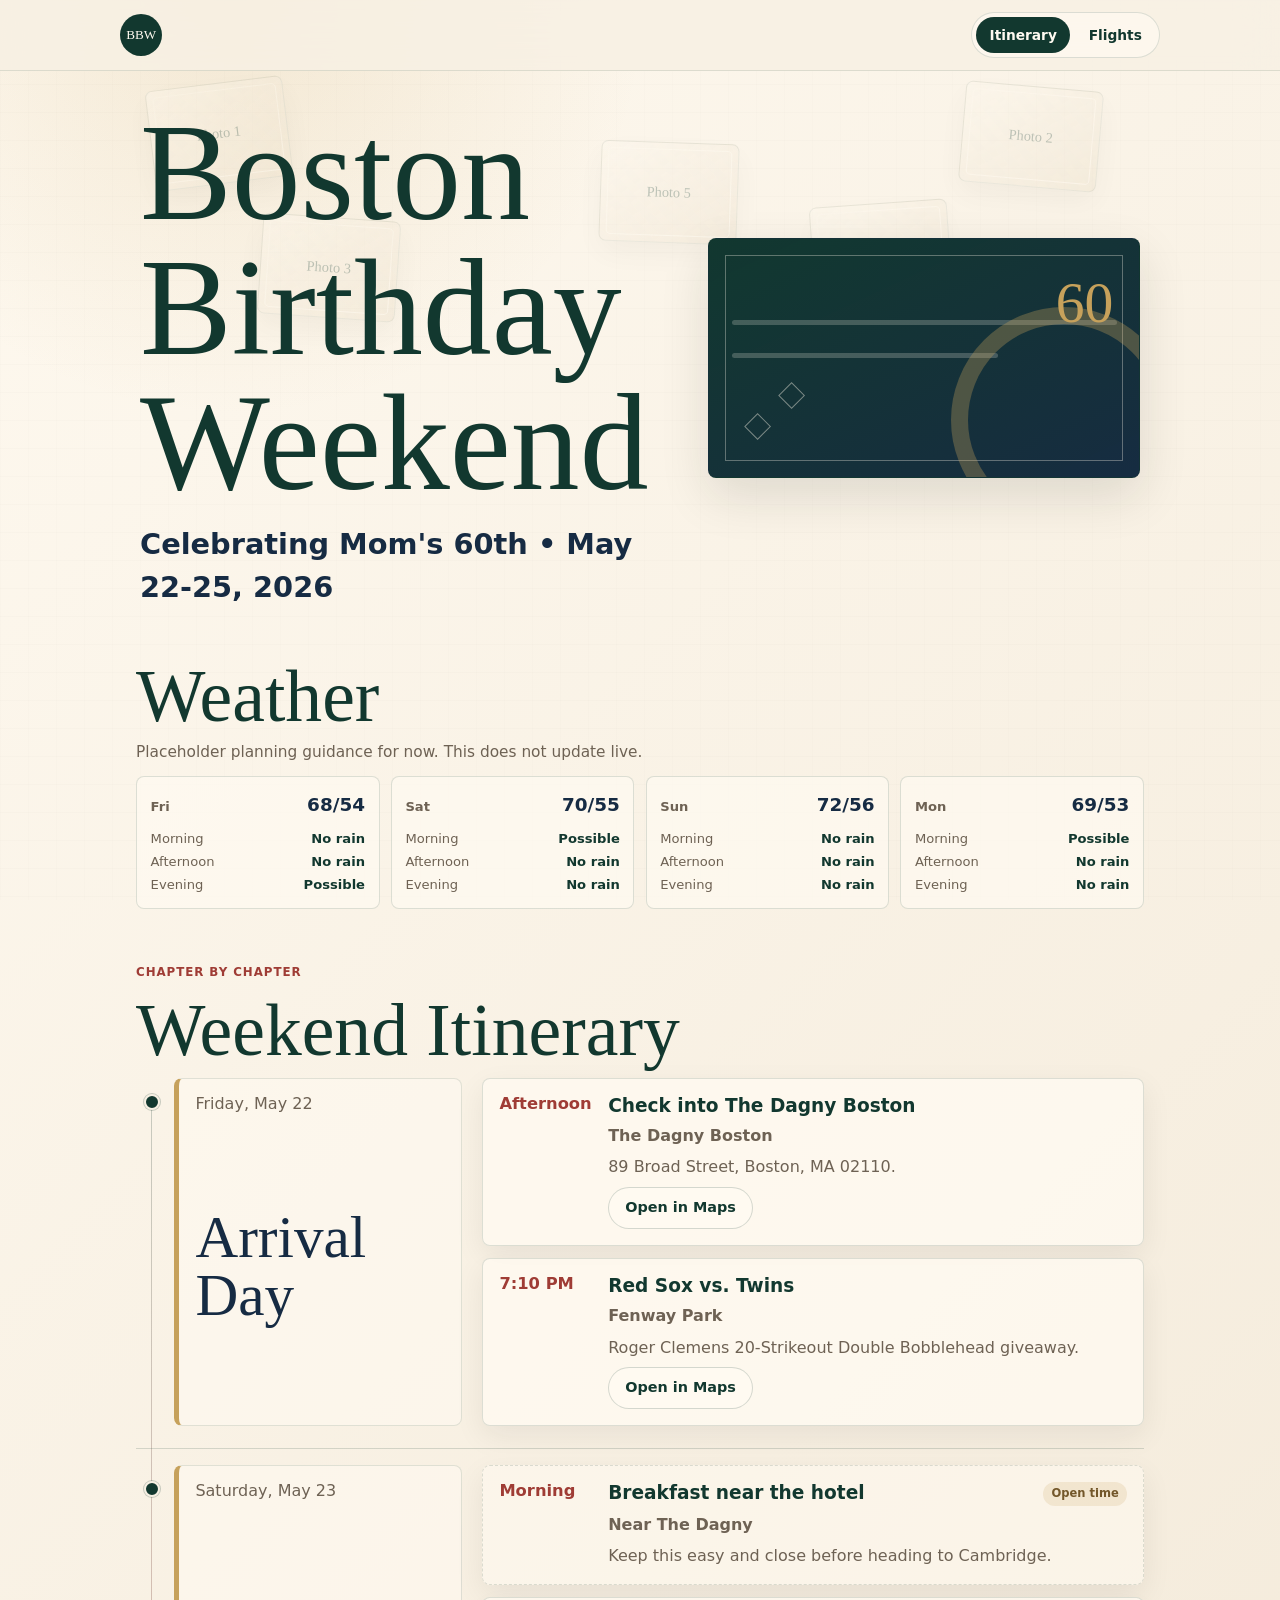
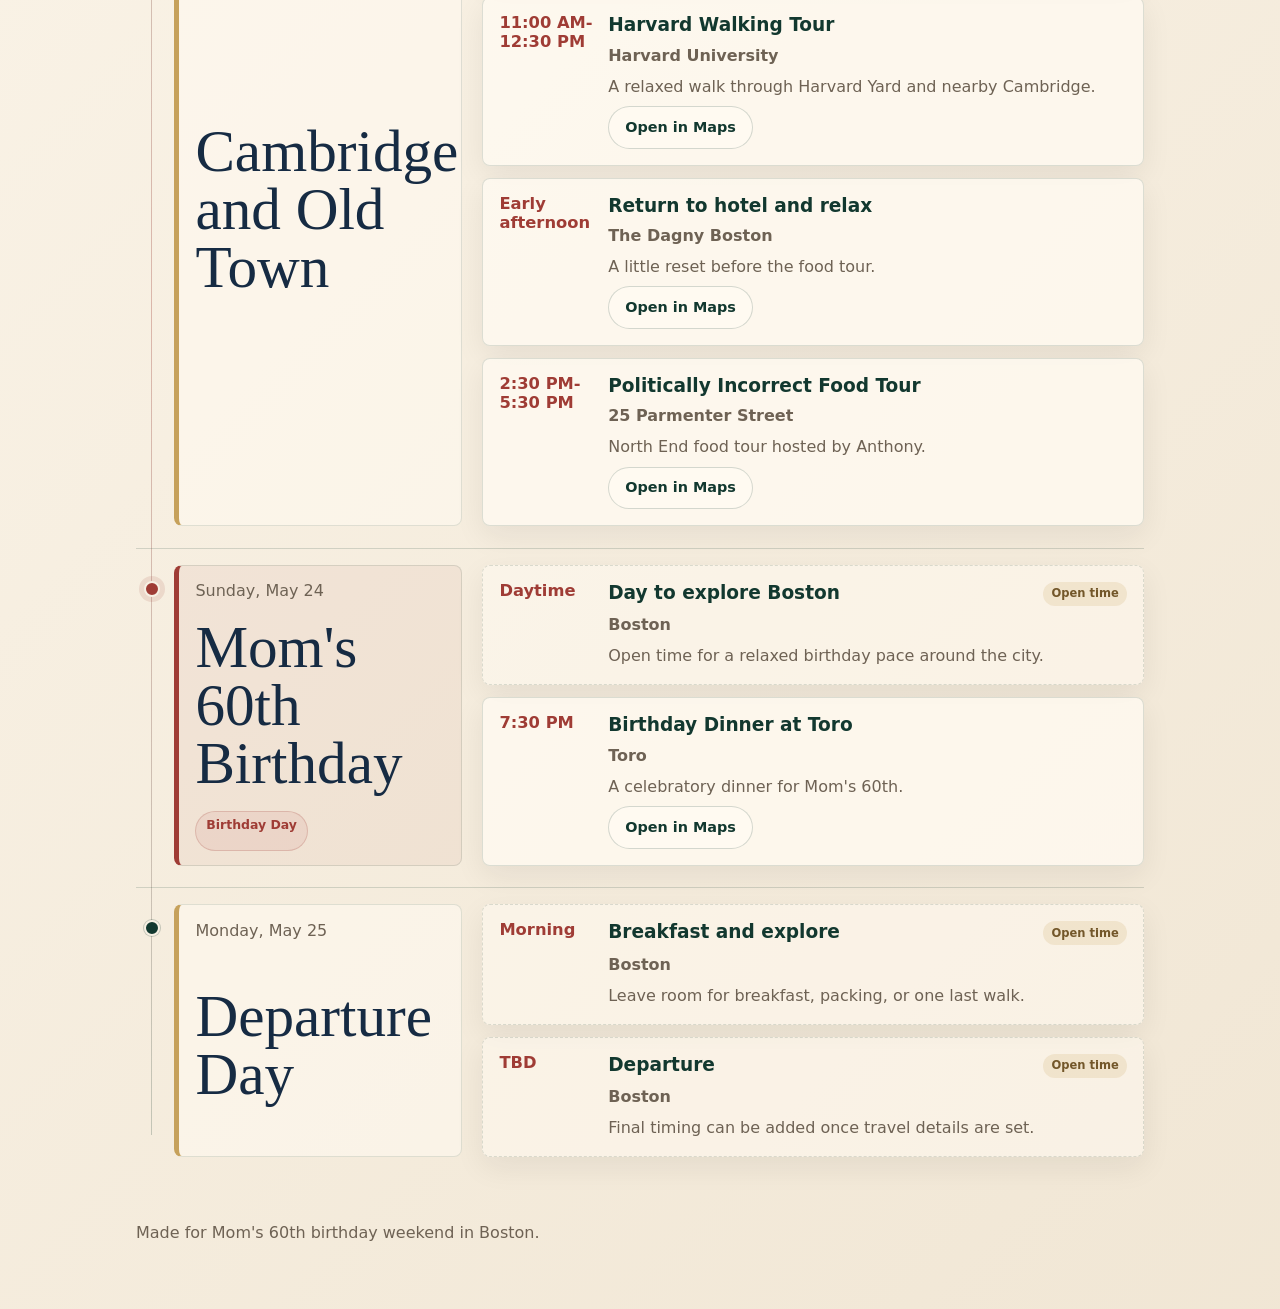
==== docs/index.html @ 41ce9663 "Add files via upload" ====
<!doctype html>
<html lang="en">
  <head>
    <meta charset="utf-8">
    <meta name="viewport" content="width=device-width, initial-scale=1">
    <meta name="theme-color" content="#12382f">
    <title>Boston Birthday Weekend</title>
    <style>
:root {
  --paper: #f7f0e3;
  --paper-deep: #eadcc5;
  --ink: #17231f;
  --muted: #6e6254;
  --fenway: #12382f;
  --navy: #162b43;
  --red: #9f3c35;
  --gold: #c6a15b;
  --white: #fffaf1;
  --line: rgba(18, 56, 47, 0.22);
  --shadow: 0 18px 50px rgba(24, 29, 24, 0.12);
}

* {
  box-sizing: border-box;
}

html {
  scroll-behavior: smooth;
}

body {
  margin: 0;
  background:
    radial-gradient(circle at 18% 0%, rgba(198, 161, 91, 0.18), transparent 26rem),
    linear-gradient(135deg, rgba(255, 250, 241, 0.86), rgba(234, 220, 197, 0.48)),
    var(--paper);
  color: var(--ink);
  font-family: Inter, ui-sans-serif, system-ui, -apple-system, BlinkMacSystemFont, "Segoe UI", sans-serif;
  line-height: 1.5;
}

body::before {
  position: fixed;
  inset: 0;
  z-index: -1;
  pointer-events: none;
  content: "";
  opacity: 0.35;
  background-image:
    linear-gradient(rgba(18, 56, 47, 0.035) 1px, transparent 1px),
    linear-gradient(90deg, rgba(18, 56, 47, 0.028) 1px, transparent 1px);
  background-size: 28px 28px;
}

a {
  color: inherit;
}

.skip-link {
  position: absolute;
  left: 1rem;
  top: 1rem;
  z-index: 20;
  transform: translateY(-160%);
  padding: 0.7rem 1rem;
  border-radius: 999px;
  background: var(--fenway);
  color: var(--white);
  text-decoration: none;
}

.skip-link:focus {
  transform: translateY(0);
}

.loading-screen {
  position: fixed;
  inset: 0;
  z-index: 30;
  display: grid;
  place-items: center;
  background: var(--fenway);
  color: var(--white);
  transition: opacity 0.55s ease, visibility 0.55s ease;
}

.loaded .loading-screen {
  visibility: hidden;
  opacity: 0;
}

.loading-mark {
  display: grid;
  gap: 0.6rem;
  text-align: center;
}

.loading-kicker,
.eyebrow {
  color: var(--red);
  font-size: 0.74rem;
  font-weight: 800;
  letter-spacing: 0.08em;
  text-transform: uppercase;
}

.loading-title {
  font-family: Georgia, "Times New Roman", serif;
  font-size: clamp(2rem, 9vw, 4.8rem);
}

.site-header {
  position: sticky;
  top: 0;
  z-index: 10;
  display: flex;
  align-items: center;
  justify-content: space-between;
  gap: 0.75rem;
  padding: 0.75rem max(1rem, calc((100vw - 1040px) / 2));
  border-bottom: 1px solid rgba(18, 56, 47, 0.12);
  background: rgba(247, 240, 227, 0.86);
  backdrop-filter: blur(18px);
}

.brand-link {
  display: grid;
  flex: 0 0 auto;
  width: 2.65rem;
  height: 2.65rem;
  place-items: center;
  border: 1px solid var(--line);
  border-radius: 50%;
  background: var(--fenway);
  color: var(--white);
  font-family: Georgia, "Times New Roman", serif;
  font-size: 0.82rem;
  text-decoration: none;
}

.view-nav {
  display: inline-flex;
  gap: 0.35rem;
  padding: 0.25rem;
  border: 1px solid rgba(18, 56, 47, 0.14);
  border-radius: 999px;
  background: rgba(255, 250, 241, 0.72);
}

.view-button {
  min-height: 2.25rem;
  padding: 0 0.82rem;
  border: 0;
  border-radius: 999px;
  background: transparent;
  color: var(--fenway);
  cursor: pointer;
  font: inherit;
  font-size: 0.86rem;
  font-weight: 900;
}

.view-button.is-active {
  background: var(--fenway);
  color: var(--white);
}

.weather-strip::-webkit-scrollbar {
  display: none;
}

.map-link {
  min-height: 2.65rem;
  display: inline-flex;
  align-items: center;
  justify-content: center;
  border: 1px solid rgba(18, 56, 47, 0.18);
  border-radius: 999px;
  background: rgba(255, 250, 241, 0.72);
  color: var(--fenway);
  font-size: 0.9rem;
  font-weight: 800;
  text-decoration: none;
  white-space: nowrap;
}

main {
  max-width: 1040px;
  margin: 0 auto;
}

.hero {
  position: relative;
  min-height: auto;
  display: grid;
  align-items: center;
  gap: 1.2rem;
  padding: 1.4rem 1rem 0.6rem;
}

.photo-backdrop {
  position: absolute;
  inset: 0.35rem 0.7rem auto;
  height: 16rem;
  pointer-events: none;
}

.memory-photo {
  position: absolute;
  display: grid;
  place-items: center;
  overflow: hidden;
  width: 6.8rem;
  height: 5rem;
  border: 1px solid rgba(18, 56, 47, 0.16);
  border-radius: 0.45rem;
  background:
    linear-gradient(145deg, rgba(255, 250, 241, 0.82), rgba(234, 220, 197, 0.72)),
    repeating-linear-gradient(45deg, rgba(18, 56, 47, 0.05) 0 8px, rgba(198, 161, 91, 0.08) 8px 16px);
  box-shadow: 0 12px 30px rgba(24, 29, 24, 0.09);
  color: rgba(18, 56, 47, 0.62);
  font-family: Georgia, "Times New Roman", serif;
  font-size: 0.9rem;
  opacity: 0.42;
}

.memory-photo::before {
  position: absolute;
  inset: 0.35rem;
  content: "";
  border: 1px solid rgba(255, 250, 241, 0.82);
  border-radius: 0.28rem;
}

.memory-photo-1 {
  left: 1%;
  top: 0.2rem;
  transform: rotate(-7deg);
}

.memory-photo-2 {
  right: 4%;
  top: 0.4rem;
  transform: rotate(5deg);
}

.memory-photo-3 {
  left: 12%;
  top: 8.6rem;
  transform: rotate(4deg);
}

.memory-photo-4 {
  right: 19%;
  top: 7.7rem;
  transform: rotate(-4deg);
}

.memory-photo-5 {
  left: 46%;
  top: 3.9rem;
  transform: rotate(2deg);
}

.hero-art {
  order: 2;
  min-height: 11rem;
  min-width: 0;
}

.postcard {
  position: relative;
  overflow: hidden;
  min-height: 11rem;
  border: 1px solid rgba(18, 56, 47, 0.2);
  border-radius: 0.5rem;
  background:
    linear-gradient(155deg, rgba(18, 56, 47, 0.92), rgba(22, 43, 67, 0.9)),
    var(--fenway);
  box-shadow: var(--shadow);
}

.postcard::before {
  position: absolute;
  inset: 1rem;
  content: "";
  border: 1px solid rgba(247, 240, 227, 0.34);
}

.postcard::after {
  position: absolute;
  right: -2.4rem;
  bottom: -3.5rem;
  width: 12rem;
  height: 12rem;
  content: "";
  border: 1.1rem solid rgba(198, 161, 91, 0.32);
  border-radius: 50%;
}

.postcard-line {
  position: absolute;
  left: 1.4rem;
  right: 1.4rem;
  height: 0.35rem;
  border-radius: 999px;
  background: rgba(247, 240, 227, 0.22);
}

.line-one {
  top: 34%;
}

.line-two {
  top: 48%;
  width: 62%;
}

.diamond {
  position: absolute;
  width: 1.2rem;
  height: 1.2rem;
  transform: rotate(45deg);
  border: 1px solid rgba(247, 240, 227, 0.45);
}

.diamond-one {
  left: 9%;
  bottom: 17%;
}

.diamond-two {
  left: 17%;
  bottom: 30%;
}

.scoreboard {
  position: absolute;
  right: 1.6rem;
  top: 1.35rem;
  color: var(--gold);
  font-family: Georgia, "Times New Roman", serif;
  font-size: 3.6rem;
}

.hero-copy {
  position: relative;
  z-index: 2;
  display: grid;
  gap: 0.75rem;
}

.hero-art {
  position: relative;
  z-index: 1;
}

.hero h1,
.section-heading h2,
.day-heading h3 {
  margin: 0;
  font-family: Georgia, "Times New Roman", serif;
  line-height: 0.98;
  font-weight: 500;
}

.hero h1 {
  max-width: 9ch;
  color: var(--fenway);
  font-size: clamp(4rem, 18vw, 8.6rem);
}

.hero-subtitle {
  max-width: 34rem;
  margin: 0;
  color: var(--navy);
  font-size: clamp(1.15rem, 4vw, 1.8rem);
  font-weight: 700;
}

.weather-section,
.flights-section,
.itinerary-section {
  padding: 1rem;
}

.view-panel {
  display: none;
}

.view-panel.is-active {
  display: block;
}

.section-heading {
  margin: 1.2rem 0 0.75rem;
}

.section-heading h2 {
  color: var(--fenway);
  font-size: clamp(2.35rem, 10vw, 4.6rem);
}

.weather-note {
  max-width: 38rem;
  margin: -0.2rem 0 0.75rem;
  color: var(--muted);
  font-size: 0.96rem;
}

.compact-heading {
  margin-top: 1.1rem;
}

.flight-board {
  display: grid;
  gap: 0.85rem;
}

.flight-group {
  display: grid;
  gap: 0.65rem;
  padding: 0.9rem;
  border: 1px solid rgba(18, 56, 47, 0.14);
  border-radius: 0.5rem;
  background: rgba(255, 250, 241, 0.58);
}

.flight-group h3 {
  margin: 0;
  color: var(--fenway);
  font-family: Georgia, "Times New Roman", serif;
  font-size: 1.7rem;
  font-weight: 500;
  line-height: 1;
}

.flight-list {
  display: grid;
  gap: 0.65rem;
}

.flight-card {
  display: grid;
  gap: 0.55rem;
  padding: 0.85rem;
  border: 1px solid rgba(18, 56, 47, 0.12);
  border-radius: 0.5rem;
  background: rgba(255, 250, 241, 0.78);
}

.flight-person {
  width: fit-content;
  padding: 0.24rem 0.62rem;
  border-radius: 999px;
  background: rgba(198, 161, 91, 0.18);
  color: var(--fenway);
  font-size: 0.78rem;
  font-weight: 900;
}

.flight-route {
  display: grid;
  grid-template-columns: 1fr auto 1fr;
  align-items: center;
  gap: 0.65rem;
  color: var(--navy);
}

.flight-route strong {
  min-width: 0;
  font-size: 1rem;
}

.flight-route strong:last-child {
  text-align: right;
}

.flight-route span {
  padding: 0.22rem 0.5rem;
  border: 1px solid rgba(18, 56, 47, 0.16);
  border-radius: 999px;
  color: var(--red);
  font-size: 0.78rem;
  font-weight: 900;
  white-space: nowrap;
}

.flight-times {
  display: grid;
  grid-template-columns: 1fr 1fr;
  gap: 0.6rem;
}

.flight-times p {
  margin: 0;
  color: var(--ink);
  font-size: 0.92rem;
  font-weight: 800;
}

.flight-times span {
  display: block;
  color: var(--muted);
  font-size: 0.74rem;
  font-weight: 900;
  letter-spacing: 0.06em;
  text-transform: uppercase;
}

.weather-strip {
  display: grid;
  grid-template-columns: repeat(4, minmax(9.5rem, 1fr));
  gap: 0.7rem;
  overflow-x: auto;
  padding-bottom: 0.25rem;
  scrollbar-width: none;
}

.weather-card,
.event-card {
  opacity: 0;
  transform: translateY(12px);
  transition: opacity 0.45s ease, transform 0.45s ease;
}

.weather-card.is-visible,
.day-section.is-visible .event-card,
.day-section.is-visible {
  opacity: 1;
  transform: translateY(0);
}

.weather-card {
  display: grid;
  gap: 0.65rem;
  min-height: 7.2rem;
  padding: 0.85rem;
  border: 1px solid rgba(18, 56, 47, 0.14);
  border-radius: 0.5rem;
  background: rgba(255, 250, 241, 0.66);
}

.weather-card-head,
.rain-times p {
  display: flex;
  align-items: baseline;
  justify-content: space-between;
  gap: 0.5rem;
}

.weather-card span,
.rain-times p {
  color: var(--muted);
}

.weather-card-head span {
  font-size: 0.82rem;
  font-weight: 900;
}

.weather-card strong {
  color: var(--navy);
  font-size: 1.15rem;
}

.rain-times {
  display: grid;
  gap: 0.2rem;
}

.rain-times p {
  margin: 0;
  font-size: 0.82rem;
}

.rain-times b {
  color: var(--fenway);
  font-weight: 900;
}

.timeline {
  position: relative;
  display: grid;
  gap: 1.35rem;
}

.timeline::before {
  position: absolute;
  top: 1.4rem;
  bottom: 1.4rem;
  left: 0.72rem;
  width: 1px;
  content: "";
  background: linear-gradient(var(--line), rgba(159, 60, 53, 0.32), var(--line));
}

.day-section {
  position: relative;
  display: grid;
  gap: 0.9rem;
  padding: 1rem 0 0 2rem;
  border-top: 1px solid rgba(18, 56, 47, 0.16);
}

.day-section:first-child {
  border-top: 0;
  padding-top: 0;
}

.day-marker {
  position: absolute;
  left: 0.28rem;
  top: 1.95rem;
  width: 1rem;
  height: 1rem;
  border: 2px solid var(--paper);
  border-radius: 50%;
  background: var(--fenway);
  box-shadow: 0 0 0 1px var(--line);
}

.day-section:first-child .day-marker {
  top: 0.95rem;
}

.featured-day .day-marker {
  background: var(--red);
  box-shadow: 0 0 0 5px rgba(159, 60, 53, 0.12);
}

.day-heading {
  display: grid;
  gap: 0.25rem;
  padding: 0.85rem 1rem;
  border: 1px solid rgba(18, 56, 47, 0.12);
  border-left: 0.35rem solid var(--gold);
  border-radius: 0.5rem;
  background: rgba(255, 250, 241, 0.56);
}

.featured-day .day-heading {
  border-left-color: var(--red);
  background: rgba(159, 60, 53, 0.055);
}

.day-heading p,
.event-detail,
.event-location {
  margin: 0;
  color: var(--muted);
}

.day-heading h3 {
  color: var(--navy);
  font-size: clamp(2rem, 8vw, 3.7rem);
}

.day-heading span {
  width: fit-content;
  margin-top: 0.25rem;
  padding: 0.28rem 0.62rem;
  border: 1px solid rgba(159, 60, 53, 0.2);
  border-radius: 999px;
  background: rgba(159, 60, 53, 0.08);
  color: var(--red);
  font-size: 0.78rem;
  font-weight: 800;
}

.event-list {
  display: grid;
  gap: 0.75rem;
}

.event-card {
  display: grid;
  grid-template-columns: minmax(4.8rem, 6rem) 1fr;
  gap: 0.8rem;
  padding: 1rem;
  border: 1px solid rgba(18, 56, 47, 0.14);
  border-radius: 0.5rem;
  background: rgba(255, 250, 241, 0.78);
  box-shadow: 0 10px 30px rgba(23, 35, 31, 0.07);
}

.event-card.open-time {
  background: rgba(255, 250, 241, 0.54);
  border-style: dashed;
}

.event-time {
  color: var(--red);
  font-size: 1.02rem;
  font-weight: 900;
  line-height: 1.16;
}

.event-main {
  display: grid;
  gap: 0.45rem;
  min-width: 0;
}

.event-title-row {
  display: flex;
  align-items: flex-start;
  justify-content: space-between;
  gap: 0.5rem;
}

.event-title-row h4 {
  margin: 0;
  color: var(--fenway);
  font-size: 1.16rem;
  line-height: 1.2;
}

.status-pill {
  flex: 0 0 auto;
  padding: 0.22rem 0.52rem;
  border-radius: 999px;
  background: rgba(198, 161, 91, 0.18);
  color: #73572a;
  font-size: 0.72rem;
  font-weight: 800;
}

.event-location {
  font-weight: 700;
}

.map-link {
  width: fit-content;
  padding: 0 1rem;
  background: var(--white);
}

.site-footer {
  max-width: 1040px;
  margin: 0 auto;
  padding: 2rem 1rem 3rem;
  color: var(--muted);
}

@media (min-width: 760px) {
  .hero {
    grid-template-columns: minmax(0, 1.12fr) minmax(16rem, 0.88fr);
    padding: 2.2rem 1.25rem 1rem;
  }

  .photo-backdrop {
    inset: 0.55rem 1.25rem auto;
    height: 20rem;
  }

  .memory-photo {
    width: 8.6rem;
    height: 6.3rem;
  }

  .hero-art {
    order: initial;
  }

  .postcard {
    min-height: 15rem;
  }

  .weather-strip {
    grid-template-columns: repeat(4, minmax(0, 1fr));
    overflow: visible;
  }

  .flight-board {
    grid-template-columns: repeat(2, minmax(0, 1fr));
    align-items: start;
  }

  .day-section {
    grid-template-columns: 18rem 1fr;
    gap: 1.25rem;
    padding-left: 2.4rem;
  }

  .timeline::before {
    left: 0.92rem;
  }

  .day-marker {
    left: 0.47rem;
    top: 2rem;
  }

  .day-section:first-child .day-marker {
    top: 1rem;
  }
}

@media (max-width: 860px) {
  .hero {
    grid-template-columns: 1fr;
  }

  .hero-art {
    order: 2;
  }

  .postcard {
    min-height: 10rem;
  }
}

@media (max-width: 420px) {
  .event-card {
    grid-template-columns: 1fr;
  }

  .event-time {
    font-size: 1.2rem;
  }
}

@media (prefers-reduced-motion: reduce) {
  *,
  *::before,
  *::after {
    scroll-behavior: auto !important;
    transition-duration: 0.01ms !important;
    animation-duration: 0.01ms !important;
  }
}
    </style>
  </head>
  <body>
    <div class="loading-screen" id="loadingScreen" aria-hidden="true">
      <div class="loading-mark">
        <span class="loading-kicker">May 22-25, 2026</span>
        <span class="loading-title">Boston Birthday Weekend</span>
      </div>
    </div>

    <a class="skip-link" href="#itinerary">Skip to itinerary</a>

    <header class="site-header" aria-label="Weekend header">
      <a class="brand-link" href="#top" aria-label="Boston Birthday Weekend home">BBW</a>
      <nav class="view-nav" aria-label="Page view">
        <button class="view-button is-active" type="button" data-view-target="itineraryView">Itinerary</button>
        <button class="view-button" type="button" data-view-target="flightsView">Flights</button>
      </nav>
    </header>

    <main id="top">
      <section class="hero" aria-labelledby="heroTitle">
        <div class="photo-backdrop" id="photoBackdrop" aria-hidden="true"></div>
        <div class="hero-copy">
          <h1 id="heroTitle"></h1>
          <p class="hero-subtitle" id="heroSubtitle"></p>
        </div>
        <div class="hero-art" aria-hidden="true">
          <div class="postcard">
            <span class="postcard-line line-one"></span>
            <span class="postcard-line line-two"></span>
            <span class="diamond diamond-one"></span>
            <span class="diamond diamond-two"></span>
            <span class="scoreboard">60</span>
          </div>
        </div>
      </section>

      <div class="view-panel is-active" id="itineraryView">
        <section class="weather-section" aria-labelledby="weatherTitle">
          <div class="section-heading">
            <h2 id="weatherTitle">Weather</h2>
          </div>
          <p class="weather-note" id="weatherNote"></p>
          <div class="weather-strip" id="weatherStrip"></div>
        </section>

        <section class="itinerary-section" id="itinerary" aria-labelledby="itineraryTitle">
          <div class="section-heading">
            <p class="eyebrow">Chapter by Chapter</p>
            <h2 id="itineraryTitle">Weekend Itinerary</h2>
          </div>
          <div class="timeline" id="timeline"></div>
        </section>
      </div>

      <section class="view-panel flights-section" id="flightsView" aria-labelledby="flightsTitle">
        <div class="section-heading compact-heading">
          <p class="eyebrow">Flights</p>
          <h2 id="flightsTitle">Arrivals & Departures</h2>
        </div>
        <div class="flight-board" id="flightBoard"></div>
      </section>
    </main>

    <footer class="site-footer">
      <p id="footerText"></p>
    </footer>

    <script>
      window.__APP_DATA__ = {
  "site": {
    "title": "Boston Birthday Weekend",
    "subtitle": "Celebrating Mom's 60th &bull; May 22-25, 2026",
    "weatherNote": "Placeholder planning guidance for now. This does not update live.",
    "footer": "Made for Mom's 60th birthday weekend in Boston."
  },
  "itinerary": [
    {
      "id": "friday",
      "navLabel": "Fri",
      "title": "Arrival Day",
      "date": "Friday, May 22",
      "isoDate": "2026-05-22",
      "events": [
        {
          "name": "Check into The Dagny Boston",
          "time": "Afternoon",
          "location": "The Dagny Boston",
          "detail": "89 Broad Street, Boston, MA 02110.",
          "mapUrl": "https://www.google.com/maps/search/?api=1&query=The+Dagny+Boston+89+Broad+Street+Boston+MA+02110"
        },
        {
          "name": "Red Sox vs. Twins",
          "time": "7:10 PM",
          "location": "Fenway Park",
          "detail": "Roger Clemens 20-Strikeout Double Bobblehead giveaway.",
          "mapUrl": "https://www.google.com/maps/search/?api=1&query=Fenway+Park+Boston+MA"
        }
      ]
    },
    {
      "id": "saturday",
      "navLabel": "Sat",
      "title": "Cambridge and Old Town",
      "date": "Saturday, May 23",
      "isoDate": "2026-05-23",
      "events": [
        {
          "name": "Breakfast near the hotel",
          "time": "Morning",
          "location": "Near The Dagny",
          "detail": "Keep this easy and close before heading to Cambridge.",
          "status": "open"
        },
        {
          "name": "Harvard Walking Tour",
          "time": "11:00 AM-12:30 PM",
          "location": "Harvard University",
          "detail": "A relaxed walk through Harvard Yard and nearby Cambridge.",
          "mapUrl": "https://www.google.com/maps/search/?api=1&query=Harvard+Yard+Cambridge+MA"
        },
        {
          "name": "Return to hotel and relax",
          "time": "Early afternoon",
          "location": "The Dagny Boston",
          "detail": "A little reset before the food tour.",
          "mapUrl": "https://www.google.com/maps/search/?api=1&query=The+Dagny+Boston+89+Broad+Street+Boston+MA+02110"
        },
        {
          "name": "Politically Incorrect Food Tour",
          "time": "2:30 PM-5:30 PM",
          "location": "25 Parmenter Street",
          "detail": "North End food tour hosted by Anthony.",
          "mapUrl": "https://www.google.com/maps/search/?api=1&query=25+Parmenter+Street+Boston+MA"
        }
      ]
    },
    {
      "id": "sunday",
      "navLabel": "Sun",
      "title": "Mom's 60th Birthday",
      "date": "Sunday, May 24",
      "isoDate": "2026-05-24",
      "badge": "Birthday Day",
      "featured": true,
      "events": [
        {
          "name": "Day to explore Boston",
          "time": "Daytime",
          "location": "Boston",
          "detail": "Open time for a relaxed birthday pace around the city.",
          "status": "open"
        },
        {
          "name": "Birthday Dinner at Toro",
          "time": "7:30 PM",
          "location": "Toro",
          "detail": "A celebratory dinner for Mom's 60th.",
          "mapUrl": "https://www.google.com/maps/search/?api=1&query=Toro+Boston+MA"
        }
      ]
    },
    {
      "id": "monday",
      "navLabel": "Mon",
      "title": "Departure Day",
      "date": "Monday, May 25",
      "isoDate": "2026-05-25",
      "events": [
        {
          "name": "Breakfast and explore",
          "time": "Morning",
          "location": "Boston",
          "detail": "Leave room for breakfast, packing, or one last walk.",
          "status": "open"
        },
        {
          "name": "Departure",
          "time": "TBD",
          "location": "Boston",
          "detail": "Final timing can be added once travel details are set.",
          "status": "open"
        }
      ]
    }
  ],
  "weather": [
    {
      "label": "Fri",
      "high": "68",
      "low": "54",
      "periods": [
        {
          "label": "Morning",
          "rain": "No rain"
        },
        {
          "label": "Afternoon",
          "rain": "No rain"
        },
        {
          "label": "Evening",
          "rain": "Possible"
        }
      ]
    },
    {
      "label": "Sat",
      "high": "70",
      "low": "55",
      "periods": [
        {
          "label": "Morning",
          "rain": "Possible"
        },
        {
          "label": "Afternoon",
          "rain": "No rain"
        },
        {
          "label": "Evening",
          "rain": "No rain"
        }
      ]
    },
    {
      "label": "Sun",
      "high": "72",
      "low": "56",
      "periods": [
        {
          "label": "Morning",
          "rain": "No rain"
        },
        {
          "label": "Afternoon",
          "rain": "No rain"
        },
        {
          "label": "Evening",
          "rain": "No rain"
        }
      ]
    },
    {
      "label": "Mon",
      "high": "69",
      "low": "53",
      "periods": [
        {
          "label": "Morning",
          "rain": "Possible"
        },
        {
          "label": "Afternoon",
          "rain": "No rain"
        },
        {
          "label": "Evening",
          "rain": "No rain"
        }
      ]
    }
  ],
  "photos": [
    {
      "label": "Fenway"
    },
    {
      "label": "Birthday Dinner"
    },
    {
      "label": "Harvard"
    },
    {
      "label": "Family"
    }
  ],
  "memoryPhotos": [
    {
      "label": "Photo 1"
    },
    {
      "label": "Photo 2"
    },
    {
      "label": "Photo 3"
    },
    {
      "label": "Photo 4"
    },
    {
      "label": "Photo 5"
    }
  ],
  "flights": [
    {
      "person": "Adam",
      "type": "arrival",
      "flightNumber": "AS 536",
      "from": "Seattle",
      "to": "Boston",
      "depart": "May 21, 11:10 PM",
      "arrive": "May 22, 7:41 AM"
    },
    {
      "person": "Mom",
      "type": "arrival",
      "flightNumber": "JetBlue",
      "from": "Charleston",
      "to": "Boston",
      "depart": "May 22, 11:49 AM",
      "arrive": "May 22, 2:10 PM"
    },
    {
      "person": "Jordan",
      "type": "arrival",
      "flightNumber": "AC 8692",
      "from": "Toronto",
      "to": "Boston",
      "depart": "May 22, 10:05 AM",
      "arrive": "May 22, 11:46 AM"
    },
    {
      "person": "Adam",
      "type": "departure",
      "flightNumber": "DL 3232",
      "from": "Boston",
      "to": "Seattle",
      "depart": "May 25, 11:55 AM",
      "arrive": "May 25, 3:05 PM"
    },
    {
      "person": "Mom",
      "type": "departure",
      "flightNumber": "AC 765",
      "from": "Boston",
      "to": "Toronto",
      "depart": "May 25, 6:55 PM",
      "arrive": "May 25, 8:48 PM"
    },
    {
      "person": "Jordan",
      "type": "departure",
      "flightNumber": "AC 765",
      "from": "Boston",
      "to": "Toronto",
      "depart": "May 25, 6:55 PM",
      "arrive": "May 25, 8:48 PM"
    }
  ]
};
    </script>
    <script>
(function () {
  const data = window.__APP_DATA__;
  const $ = (selector) => document.querySelector(selector);

  const mapButton = (event) => {
    if (!event.mapUrl) return "";
    return `<a class="map-link" href="${event.mapUrl}" target="_blank" rel="noreferrer">Open in Maps</a>`;
  };

  const renderHeader = () => {
    $("#heroTitle").textContent = data.site.title;
    $("#heroSubtitle").innerHTML = data.site.subtitle;
    $("#footerText").textContent = data.site.footer;
  };

  const renderPhotoBackdrop = () => {
    $("#photoBackdrop").innerHTML = data.memoryPhotos.map((photo, index) => `
      <div class="memory-photo memory-photo-${index + 1}">
        <span>${photo.label}</span>
      </div>
    `).join("");
  };

  const renderFlights = () => {
    const groups = [
      { key: "arrival", title: "Arrivals" },
      { key: "departure", title: "Departures" }
    ];

    $("#flightBoard").innerHTML = groups.map((group) => {
      const flights = data.flights.filter((flight) => flight.type === group.key);
      return `
        <section class="flight-group" aria-label="${group.title}">
          <h3>${group.title}</h3>
          <div class="flight-list">
            ${flights.map((flight) => `
              <article class="flight-card">
                <div class="flight-person">${flight.person}</div>
                <div class="flight-route">
                  <strong>${flight.from}</strong>
                  <span>${flight.flightNumber}</span>
                  <strong>${flight.to}</strong>
                </div>
                <div class="flight-times">
                  <p><span>Depart</span>${flight.depart}</p>
                  <p><span>Arrive</span>${flight.arrive}</p>
                </div>
              </article>
            `).join("")}
          </div>
        </section>
      `;
    }).join("");
  };

  const renderWeather = () => {
    $("#weatherNote").textContent = data.site.weatherNote;
    $("#weatherStrip").innerHTML = data.weather.map((day) => `
      <article class="weather-card">
        <div class="weather-card-head">
          <span>${day.label}</span>
          <strong>${day.high}/${day.low}</strong>
        </div>
        <div class="rain-times">
          ${day.periods.map((period) => `
            <p><span>${period.label}</span><b>${period.rain}</b></p>
          `).join("")}
        </div>
      </article>
    `).join("");
  };

  const renderTimeline = () => {
    $("#timeline").innerHTML = data.itinerary.map((day) => `
      <section class="day-section ${day.featured ? "featured-day" : ""}" id="${day.id}" aria-labelledby="${day.id}-title">
        <div class="day-marker" aria-hidden="true"></div>
        <div class="day-heading">
          <p>${day.date}</p>
          <h3 id="${day.id}-title">${day.title}</h3>
          ${day.badge ? `<span>${day.badge}</span>` : ""}
        </div>
        <div class="event-list">
          ${day.events.map((event) => `
            <article class="event-card ${event.status === "open" ? "open-time" : ""}">
              <div class="event-time">${event.time}</div>
              <div class="event-main">
                <div class="event-title-row">
                  <h4>${event.name}</h4>
                  ${event.status === "open" ? `<span class="status-pill">Open time</span>` : ""}
                </div>
                <p class="event-location">${event.location}</p>
                ${event.detail ? `<p class="event-detail">${event.detail}</p>` : ""}
                ${mapButton(event)}
              </div>
            </article>
          `).join("")}
        </div>
      </section>
    `).join("");
  };

  const setupViewSwitching = () => {
    const buttons = document.querySelectorAll("[data-view-target]");
    const panels = document.querySelectorAll(".view-panel");

    buttons.forEach((button) => {
      button.addEventListener("click", () => {
        const targetId = button.dataset.viewTarget;

        buttons.forEach((item) => {
          item.classList.toggle("is-active", item === button);
        });

        panels.forEach((panel) => {
          panel.classList.toggle("is-active", panel.id === targetId);
        });
      });
    });
  };

  const revealOnScroll = () => {
    const observer = new IntersectionObserver((entries) => {
      entries.forEach((entry) => {
        if (entry.isIntersecting) entry.target.classList.add("is-visible");
      });
    }, { threshold: 0.14 });
    document.querySelectorAll(".weather-card, .day-section").forEach((element) => {
      observer.observe(element);
    });
  };

  const init = () => {
    renderHeader();
    renderPhotoBackdrop();
    renderFlights();
    renderWeather();
    renderTimeline();
    setupViewSwitching();
    revealOnScroll();
    setTimeout(() => document.body.classList.add("loaded"), 650);
  };

  if (document.readyState === "loading") {
    document.addEventListener("DOMContentLoaded", init);
  } else {
    init();
  }
})();
    </script>
  </body>
</html>
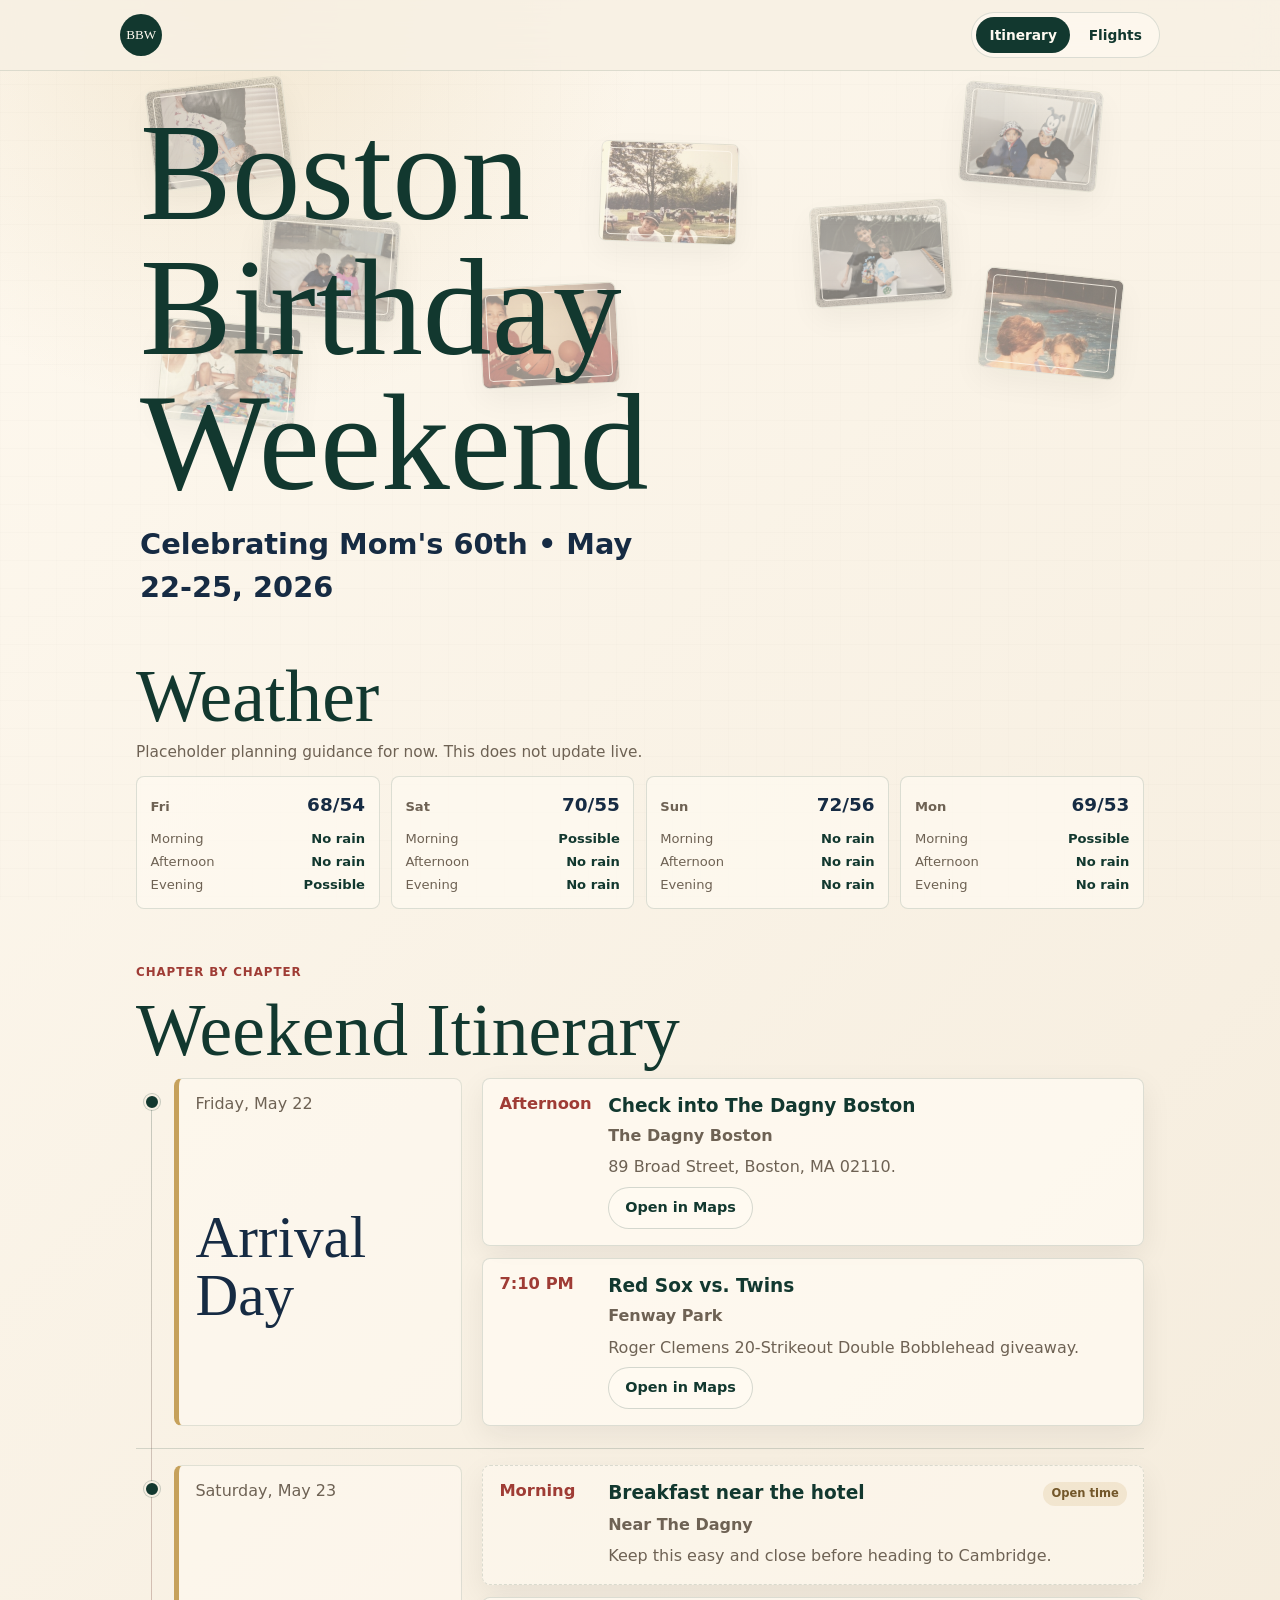
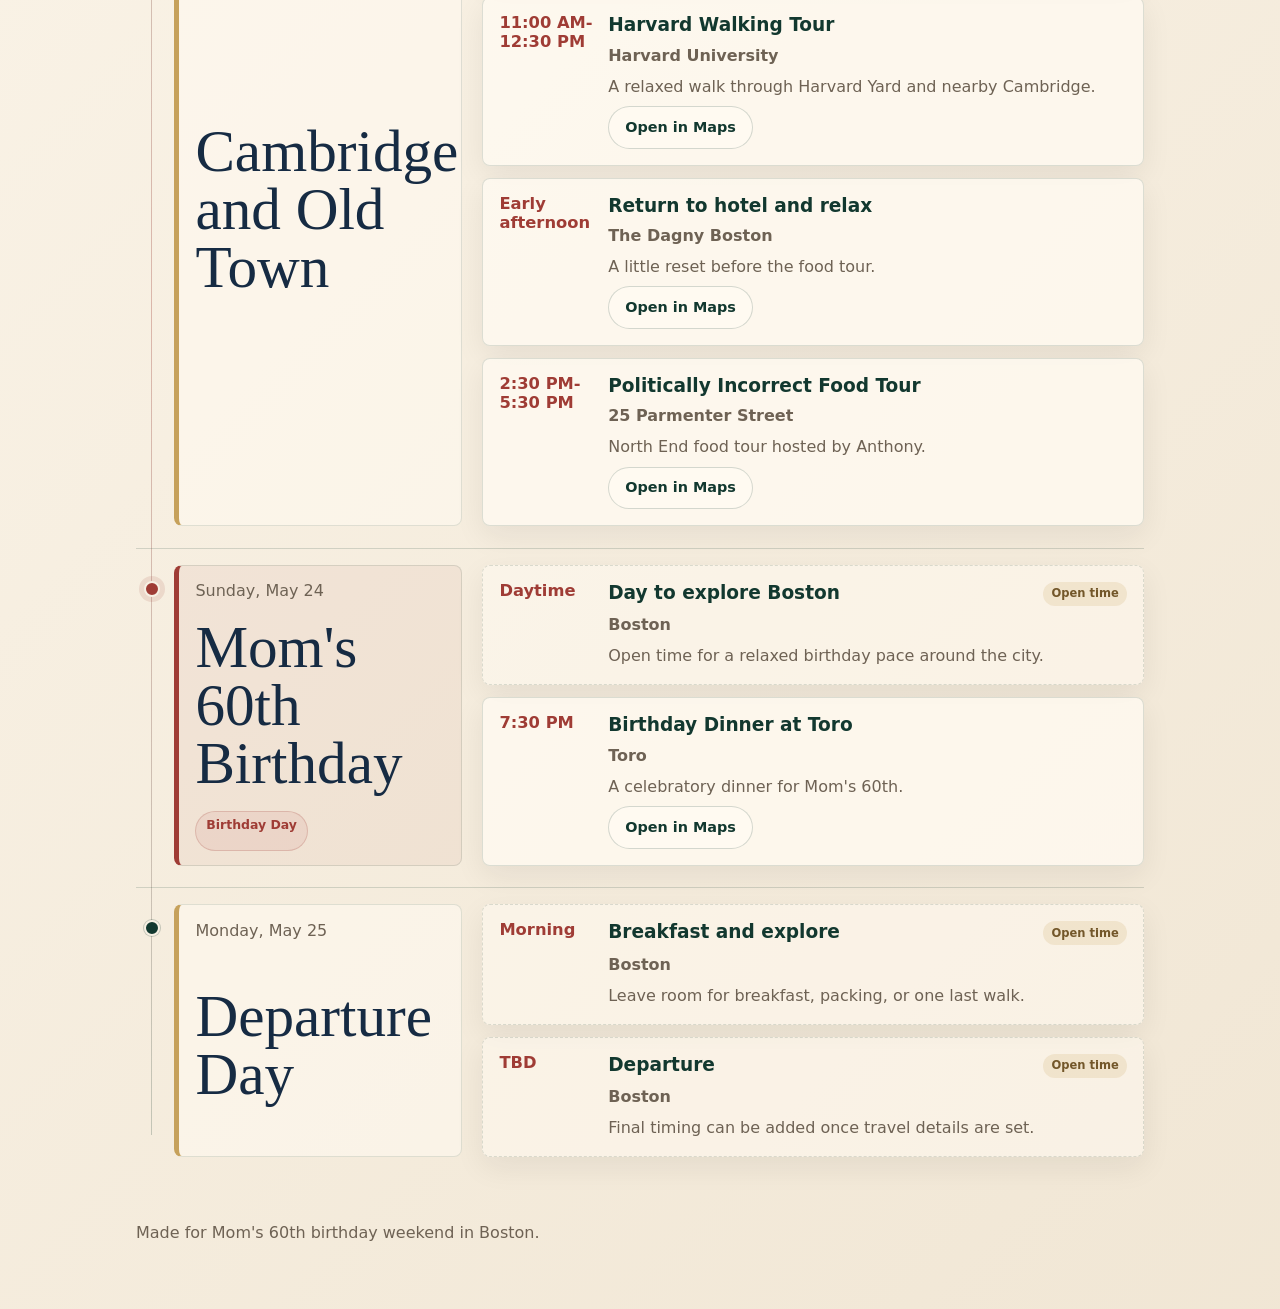
==== commit aeb07aad: "Add files via upload" ====
--- a/docs/index.html
+++ b/docs/index.html
@@ -201,7 +201,7 @@
 .photo-backdrop {
   position: absolute;
   inset: 0.35rem 0.7rem auto;
-  height: 16rem;
+  height: 19rem;
   pointer-events: none;
 }
 
@@ -221,7 +221,7 @@
   color: rgba(18, 56, 47, 0.62);
   font-family: Georgia, "Times New Roman", serif;
   font-size: 0.9rem;
-  opacity: 0.42;
+  opacity: 0.5;
 }
 
 .memory-photo::before {
@@ -230,6 +230,14 @@
   content: "";
   border: 1px solid rgba(255, 250, 241, 0.82);
   border-radius: 0.28rem;
+  z-index: 1;
+}
+
+.memory-photo img {
+  width: 100%;
+  height: 100%;
+  object-fit: cover;
+  filter: sepia(0.12) saturate(0.88) contrast(0.94);
 }
 
 .memory-photo-1 {
@@ -262,85 +270,22 @@
   transform: rotate(2deg);
 }
 
-.hero-art {
-  order: 2;
-  min-height: 11rem;
-  min-width: 0;
-}
-
-.postcard {
-  position: relative;
-  overflow: hidden;
-  min-height: 11rem;
-  border: 1px solid rgba(18, 56, 47, 0.2);
-  border-radius: 0.5rem;
-  background:
-    linear-gradient(155deg, rgba(18, 56, 47, 0.92), rgba(22, 43, 67, 0.9)),
-    var(--fenway);
-  box-shadow: var(--shadow);
-}
-
-.postcard::before {
-  position: absolute;
-  inset: 1rem;
-  content: "";
-  border: 1px solid rgba(247, 240, 227, 0.34);
-}
-
-.postcard::after {
-  position: absolute;
-  right: -2.4rem;
-  bottom: -3.5rem;
-  width: 12rem;
-  height: 12rem;
-  content: "";
-  border: 1.1rem solid rgba(198, 161, 91, 0.32);
-  border-radius: 50%;
-}
-
-.postcard-line {
-  position: absolute;
-  left: 1.4rem;
-  right: 1.4rem;
-  height: 0.35rem;
-  border-radius: 999px;
-  background: rgba(247, 240, 227, 0.22);
-}
-
-.line-one {
-  top: 34%;
-}
-
-.line-two {
-  top: 48%;
-  width: 62%;
-}
-
-.diamond {
-  position: absolute;
-  width: 1.2rem;
-  height: 1.2rem;
-  transform: rotate(45deg);
-  border: 1px solid rgba(247, 240, 227, 0.45);
-}
-
-.diamond-one {
-  left: 9%;
-  bottom: 17%;
-}
-
-.diamond-two {
-  left: 17%;
-  bottom: 30%;
-}
-
-.scoreboard {
-  position: absolute;
-  right: 1.6rem;
-  top: 1.35rem;
-  color: var(--gold);
-  font-family: Georgia, "Times New Roman", serif;
-  font-size: 3.6rem;
+.memory-photo-6 {
+  right: 2%;
+  top: 12.1rem;
+  transform: rotate(6deg);
+}
+
+.memory-photo-7 {
+  left: 34%;
+  top: 12.8rem;
+  transform: rotate(-3deg);
+}
+
+.memory-photo-8 {
+  left: 2%;
+  top: 15.2rem;
+  transform: rotate(5deg);
 }
 
 .hero-copy {
@@ -348,11 +293,6 @@
   z-index: 2;
   display: grid;
   gap: 0.75rem;
-}
-
-.hero-art {
-  position: relative;
-  z-index: 1;
 }
 
 .hero h1,
@@ -745,26 +685,18 @@
 
 @media (min-width: 760px) {
   .hero {
-    grid-template-columns: minmax(0, 1.12fr) minmax(16rem, 0.88fr);
+    grid-template-columns: 1fr;
     padding: 2.2rem 1.25rem 1rem;
   }
 
   .photo-backdrop {
     inset: 0.55rem 1.25rem auto;
-    height: 20rem;
+    height: 23rem;
   }
 
   .memory-photo {
     width: 8.6rem;
     height: 6.3rem;
-  }
-
-  .hero-art {
-    order: initial;
-  }
-
-  .postcard {
-    min-height: 15rem;
   }
 
   .weather-strip {
@@ -794,20 +726,6 @@
 
   .day-section:first-child .day-marker {
     top: 1rem;
-  }
-}
-
-@media (max-width: 860px) {
-  .hero {
-    grid-template-columns: 1fr;
-  }
-
-  .hero-art {
-    order: 2;
-  }
-
-  .postcard {
-    min-height: 10rem;
   }
 }
 
@@ -856,15 +774,6 @@
         <div class="hero-copy">
           <h1 id="heroTitle"></h1>
           <p class="hero-subtitle" id="heroSubtitle"></p>
-        </div>
-        <div class="hero-art" aria-hidden="true">
-          <div class="postcard">
-            <span class="postcard-line line-one"></span>
-            <span class="postcard-line line-two"></span>
-            <span class="diamond diamond-one"></span>
-            <span class="diamond diamond-two"></span>
-            <span class="scoreboard">60</span>
-          </div>
         </div>
       </section>
 
@@ -1111,19 +1020,36 @@
   ],
   "memoryPhotos": [
     {
-      "label": "Photo 1"
-    },
-    {
-      "label": "Photo 2"
-    },
-    {
-      "label": "Photo 3"
-    },
-    {
-      "label": "Photo 4"
-    },
-    {
-      "label": "Photo 5"
+      "label": "Memory 1",
+      "src": "[data-uri]"
+    },
+    {
+      "label": "Memory 2",
+      "src": "[data-uri]